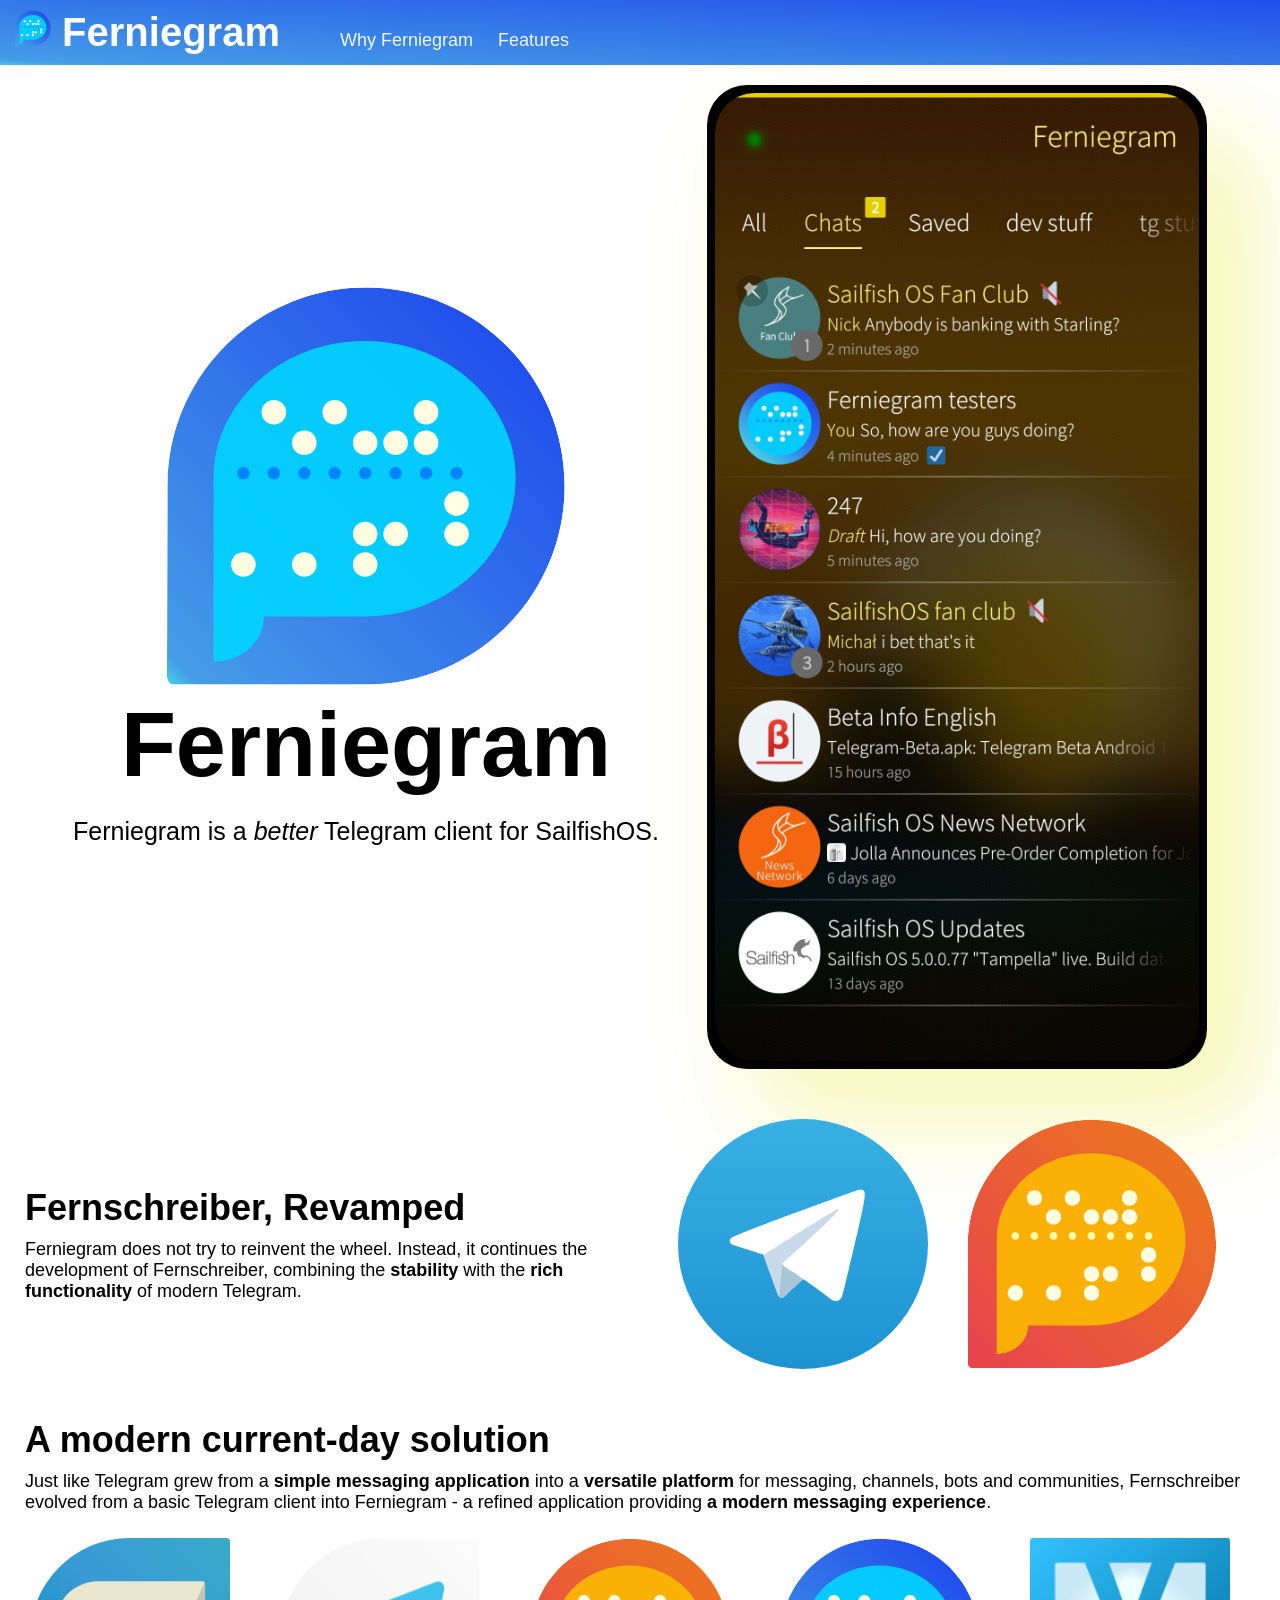
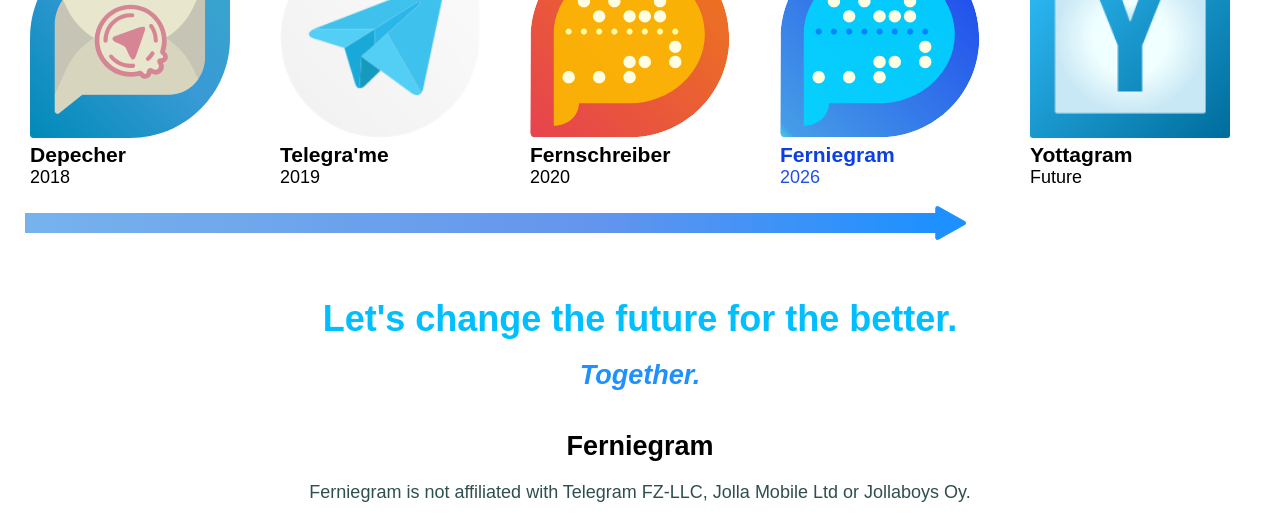
==== index.html @ 69d4aa06 "timeline description" ====
<!DOCTYPE html>
<html lang="en">
<head>
    <meta charset="UTF-8">
    <meta name="viewport" content="width=device-width, initial-scale=1.0">

    <title>Ferniegram</title>
    <link rel="icon" type="image/x-icon" href="/favicon.ico">

    <link rel="stylesheet" href="/static/index.css">

    <script src="/static/anime.umd.min.js"></script>

    <script src="/static/why-animation.js"></script>
</head>
<body onload="setupWhyAnimation()">
    <header>
        <a href="/" class="name">
            <img class="logo" src="/images/fernschreiber2.svg" alt="Ferniegram logo">
            Ferniegram
        </div>
        <nav>
            <ul>
                <li><a href="#why">Why Ferniegram</a></li>
                <!-- <li><a href="#modern">Modern</a></li> -->
                <li><a href="#features">Features</a></li>
            </ul>
        </nav>
    </header>
    <div class="hero">
        <div class="text">
            <object class="logo" data="/images/fernschreiber2-animated.svg"></object>
            <h1>Ferniegram</h1>
            <p>Ferniegram is a <i>better</i> Telegram client for SailfishOS.</p>
        </div>
        <div class="screenshot">
            <img src="/images/screenshots/1.png" alt="Ferniegram screenshot">
        </div>

    </div>
    <div class="subhero" id="why">
        <div class="text">
            <h1>Fernschreiber, Revamped</h1>
            <p>Ferniegram does not try to reinvent the wheel. Instead, it continues the development of Fernschreiber, combining the <b>stability</b> with the <b>rich functionality</b> of modern Telegram.</p>
        </div>
        <div class="image">
            <object id="telegram-logo" data="/images/telegram.svg"></object>
            <object id="fernschreiber-to-ferniegram-logo" data="/images/fernschreiber.svg"></object>
        </div>
    </div>

    <div class="container timeline-container" id="modern">
        <div class="text">
            <h1>A modern current-day solution</h1>
            <p>Just like Telegram grew from a <b>simple messaging application</b> into a <b>versatile platform</b> for messaging, channels, bots and communities, Fernschreiber evolved from a basic Telegram client into Ferniegram - a refined application providing <b>a modern messaging experience</b>.</p>
        </div>
        <div class="timeline" id="apps-timeline">
            <div class="timeline-content">
                <div class="items-wrapper">
                    <div class="item">
                        <img src="/images/harbour-jollagram.svg" alt="Jollagram logo">
                        <h3>Jollagram</h3>
                        <h4>2015</h4>
                    </div>
                    <div class="item">
                        <img src="/images/harbour-sailorgram.png" alt="Sailorgram logo">
                        <h3>Sailorgram</h3>
                        <h4>2015</h4>
                    </div>
                    <div class="item">
                        <img src="/images/harbour-depecher.svg" alt="Depecher logo">
                        <h3>Depecher</h3>
                        <h4>2018</h4>
                    </div>
                    <div class="item">
                        <img src="/images/harbour-telegrame.png" alt="Telegra'me logo">
                        <h3>Telegra'me</h3>
                        <h4>2019</h4>
                    </div>
                    <div class="item">
                        <img src="/images/fernschreiber.svg" alt="Fernschreiber logo">
                        <h3>Fernschreiber</h3>
                        <h4>2020</h4>
                    </div>
                    <div class="item highlighted">
                        <img src="/images/fernschreiber2.svg" alt="Ferniegram logo">
                        <h3>Ferniegram</h3>
                        <h4>2026</h4>
                    </div>
                    <div class="item">
                        <img src="/images/yottagram.png" alt="Yottagram logo">
                        <h3>Yottagram</h3>
                        <h4>Future</h4>
                    </div>
                </div>
                <div class="timeline-arrow">
                    <div class="rectangle"></div>
                    <svg width="800px" height="800px" viewBox="0 0 24 24" fill="none" class="arrow-right" xmlns="http://www.w3.org/2000/svg">
                        <path d="M 5.6814215,4.931322 18.31868,12 5.6814215,19.068678 Z" stroke-width="2.36284" stroke-linecap="round" stroke-linejoin="round"/>
                    </svg>
                </div>
            </div>
            <script>
                const timeline = document.querySelector('#apps-timeline');
                const ferniegram = timeline.querySelector('.item.highlighted');
                /*ferniegram.scrollIntoView({
                    container: 'nearest', // not supported by firefox
                    inline: 'end'
                });*/

                timeline.scrollTo({
                    left: ferniegram.offsetLeft - (timeline.clientWidth / 2) + (ferniegram.clientWidth / 2)
                });
            </script>
        </div>
    </div>

    <!-- <div class="features" id="features">
        <h1>Features</h1>
        <p>Chat folders, etc. (TODO TODO TODO)</p>
    </div> -->

    <div class="container conclusion">
        <h1>Let's change the future for the better.</h1>
        <h2><i>Together.</i></h2>
    </div>

    <footer>
        <h2>Ferniegram</h2>
        <p>Ferniegram is not affiliated with Telegram FZ-LLC, Jolla Mobile Ltd or Jollaboys Oy.</p>
    </footer>
</body>
</html>
---- static/index.css ----
* {
    padding: 0;
    margin: 0;
    box-sizing: border-box;
}

html {
    scroll-behavior: smooth;
}

:root {
    --color-primary: #000;
    --color-secondary: darkslategray;
    --color-background: #fff;
    --color-highlight: #0c3fe5;
    --color-highlight-hover: #2150eb;
    --color-menu-background: linear-gradient(to bottom left, #214fec, #459ce7 95.918399%, #45c9e7 100%);
    --color-menu-primary: white;
    --color-screenshot-border: black;
    --color-screenshot-shadow: rgba(227, 227, 14, 0.3);
    --color-timeline-arrow: linear-gradient(to right, skyblue, cornflowerblue 75%, dodgerblue 99%);
    --color-timeline-arrow-end: dodgerblue;
    --color-conclusion: deepskyblue;
    --color-conclusion-description: dodgerblue;
}

@media (prefers-color-scheme: dark) {
    :root {
        --color-primary: #fff;
        --color-secondary: #aeaeae;
        --color-background: #181a1b;
        --color-highlight: lightskyblue;
        --color-highlight-hover: lightblue;
        --color-menu-background: linear-gradient(to bottom right, #163ec0, #387db9 95.918399%, #2f96ad 100%);
        --color-menu-primary: white;
        --color-screenshot-border: white;
    }
}

body {
    background-color: var(--color-background);
    color: var(--color-primary);
    /* font: 12px/18px "Lucida Grande", "Lucida Sans Unicode", -apple-system, BlinkMacSystemFont, "Segoe UI", Roboto, Helvetica, Arial, sans-serif, "Apple Color Emoji", "Segoe UI Emoji", "Segoe UI Symbol"; */
    font: 18px "Lucida Grande", "Lucida Sans Unicode", -apple-system, BlinkMacSystemFont, "Segoe UI", Roboto, Helvetica, Arial, sans-serif, "Apple Color Emoji", "Segoe UI Emoji", "Segoe UI Symbol";
}

a {
    color: var(--color-highlight);
    text-decoration: none;
}

a:hover {
    color: var(--color-highlight-hover);
}

a, a:hover {
    transition: all 150ms ease;
}

/* Header */

header {
    --color-highlight: aliceblue;
    --color-highlight-hover: lightblue;
}

header {
    width: 100%;
    padding: 10px 15px;
    display: flex;
    /* justify-content: flex-end;
    align-items: center; */
    background: var(--color-menu-background);
}

header .name {
    font-size: 40px;
    font-weight: bold;
    color: var(--color-menu-primary);
}

header img.logo {
    width: 36px;
    height: 36px;
}

header nav {
    /* margin-left: auto; */
    margin-left: 50px;
    padding-right: 25px;
}

header nav ul {
    list-style: none;
}

header nav ul li {
    display: inline-block;
    margin: 0 10px;
}

@media (max-width: 630px) {
    header {
        flex-direction: column;
    }

    header nav {
        margin-left: 0;
        padding-right: 0;
    }
}

/* Hero and subhero (misc) */

.hero, .subhero, .container {
    padding: 20px 25px 30px;
}

.hero, .subhero {
    display: flex;
}

@media (max-width: 800px) {
    .hero, .subhero {
        flex-direction: column;
    }
}

/* Hero */

.hero {
    /* flex-direction: column;
    align-items: center; */
    /* justify-content: center; */
    /* padding-top: 150px; */

    flex: 1;
    justify-content: space-evenly;
}

.hero .text {
    align-self: center;
    padding-bottom: 30px;
}

.hero .text h1 {
    font-size: 5em;
    text-align: center;
    padding-bottom: 20px;
}

.hero p {
    font-size: 25px;
    text-align: center;
}

.hero .logo {
    display: block;
    width: 400px;
    height: 400px;
    margin: 8px auto;
}

.hero .screenshot {
    width: 75%;
    max-width: 500px;
    align-self: center;
    padding: 8px; /* border thickness */
    background-color: var(--color-screenshot-border); /* border color */
    border-radius: 40px; /* outer border radius */
    display: inline-block;
    line-height: 0; /* prevents extra space below the image */
    box-shadow: 50px 50px 100px var(--color-screenshot-shadow);
}

.hero .screenshot img {
    width: 100%;
    aspect-ratio: 1/2;
    border-radius: 40px; /* inner border radius */
    display: block;
}

@media (max-width: 1000px) {
    .hero .logo {
        width: 300px;
        height: 300px;
    }

    .hero .text h1 {
        font-size: 4.5em;
    }
    .hero .text p {
        font-size: 22px;
    }
}

@media (max-width: 900px) {
    .hero .text h1 {
        font-size: 4em;
    }

    .hero .text p {
        font-size: 20px;
    }
}

@media (max-width: 480px) {
    .hero .logo  {
        width: 200px;
        height: 200px;
    }
}

/* Subhero */

.subhero .text {
    align-self: center;
    width: 100%;
}

.subhero .text h1 {
    padding-bottom: 10px;
}

.subhero .image {
    display: flex;
    justify-content: space-evenly;
    align-items: center;
    width: 100%;
}

.subhero .image * {
    width: 250px;
    height: 250px;
}

@media (max-width: 1100px) {
    .subhero .image * {
        width: 200px;
        height: 200px;
    }
}

@media (max-width: 900px) {
    .subhero .image * {
        width: 150px;
        height: 150px;
    }
}

@media (max-width: 800px) {
    .subhero .text {
        padding-bottom: 40px;
    }

    .subhero .image * {
        width: 250px;
        height: 250px;
    }
}

@media (max-width: 600px) {
    .subhero .image * {
        width: 200px;
        height: 200px;
    }
}

@media (max-width: 500px) {
    .subhero .image {
        flex-direction: column;
    }

    .subhero .image * {
        width: 300px;
        height: 300px;
        padding-bottom: 20px;
    }
}

/* Footer */

footer {
    padding: 0 10px;
    padding-bottom: 25px;
}

footer * {
    text-align: center;
}

footer h2 {
    padding-bottom: 20px;
}

footer p {
    color: var(--color-secondary);
}

/* Timeline */

.timeline-container .text {
    padding-bottom: 25px;
}

.timeline-container .text h1 {
    padding-bottom: 10px;
}

.timeline {
    overflow-x: auto;
}

.timeline-content {
    display: inline flex;
    flex-direction: column;
    white-space: nowrap;
}

.timeline .items-wrapper {
    display: inline flex;
}

.timeline .item {
    margin: 0 25px;
}

.timeline .item img {
    width: 200px;
    height: 200px;
}

.timeline .item h4 {
    font-weight: 100;
}

.timeline .item.highlighted h3 {
    color: var(--color-highlight);
}

.timeline .item.highlighted h4 {
    color: var(--color-highlight-hover);
}

.timeline-arrow {
    width: 100%;
    height: 50px;
    margin-top: 10px;
    display: flex;
    align-items: center;
}

.timeline-arrow .rectangle {
    width: 100%;
    height: 20px;
    border-radius: 5px;
    background: var(--color-timeline-arrow);
}

.timeline-arrow .arrow-right {
    width: 50px;
    height: 50px;
    align-self: flex-end;
    stroke: var(--color-timeline-arrow-end);
    fill: var(--color-timeline-arrow-end);
    margin-left: -25px;
}

#apps-timeline .timeline-arrow {
    width: 84%;
}

/* Conclusion */

.conclusion {
    text-align: center;
    padding-bottom: 40px;
}

.conclusion h1 {
    color: var(--color-conclusion);
    padding-bottom: 20px;
}

.conclusion h2 {
    color: var(--color-conclusion-description);
}
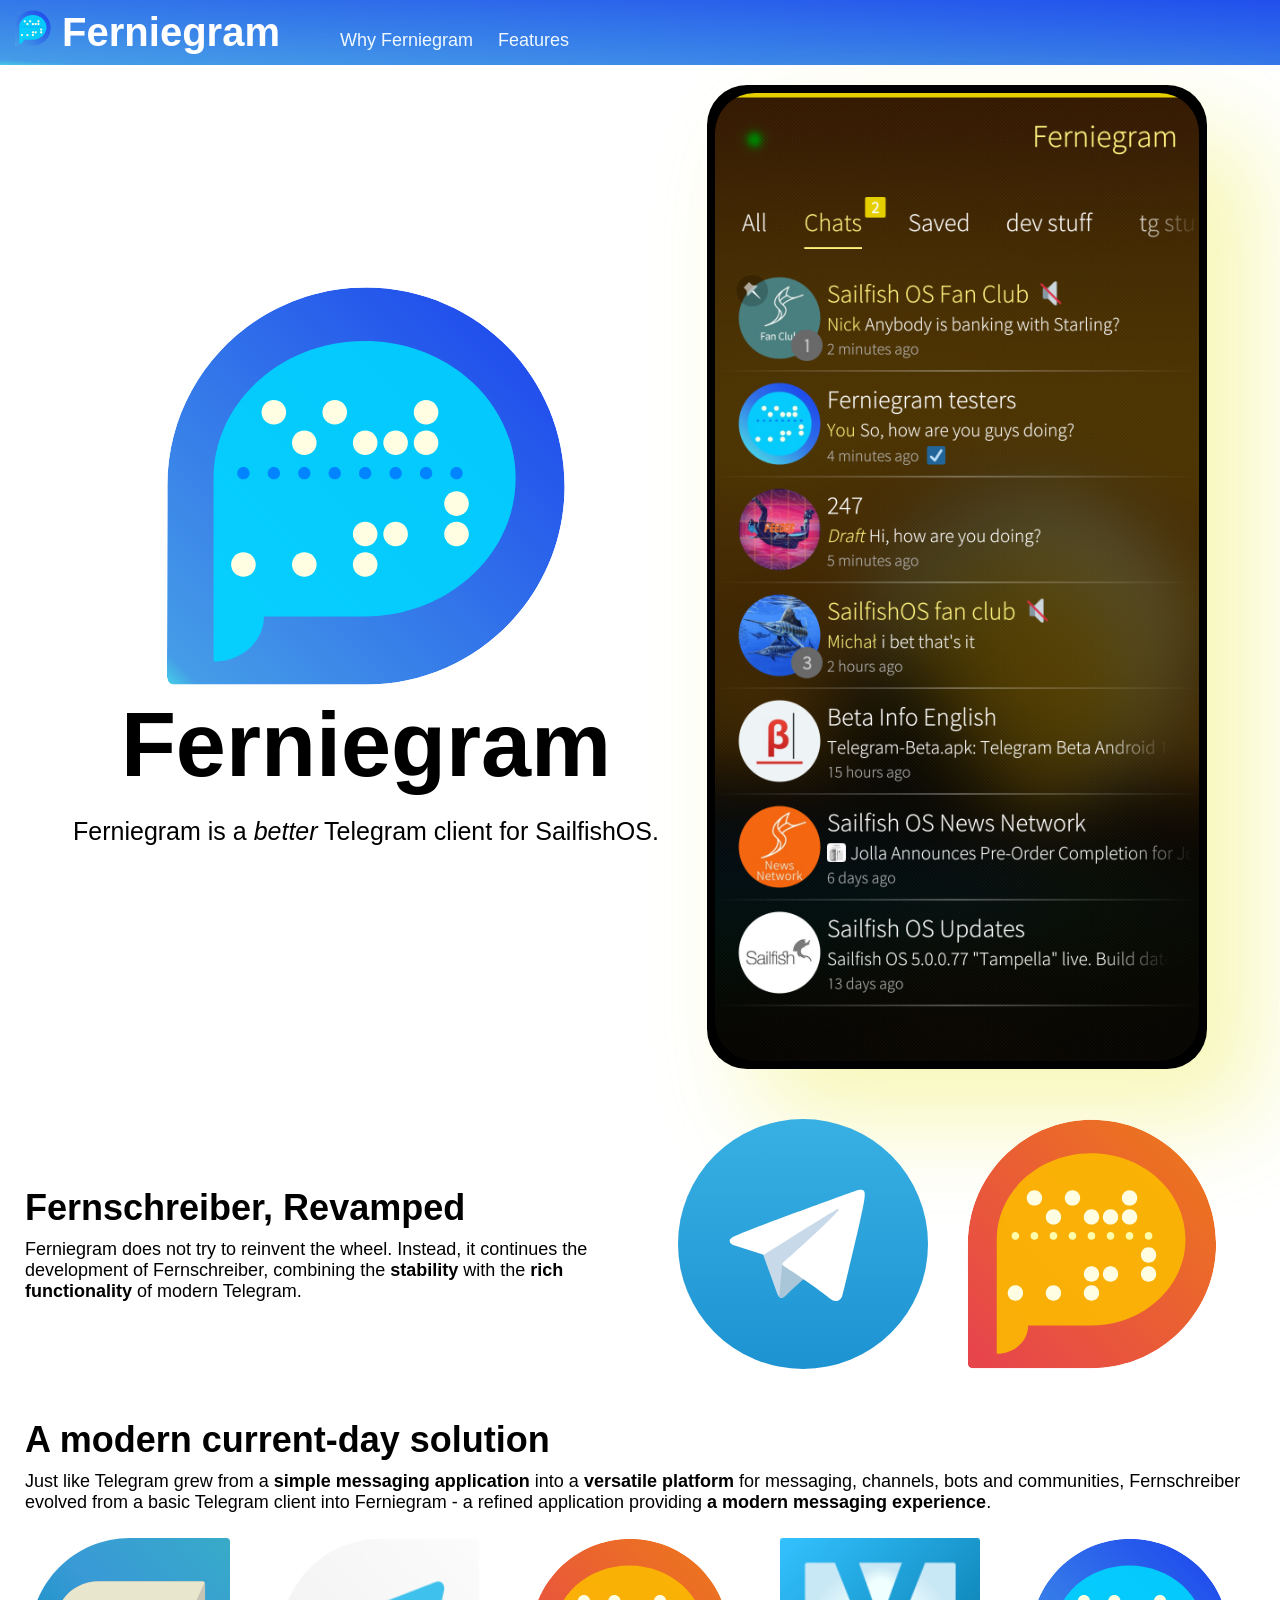
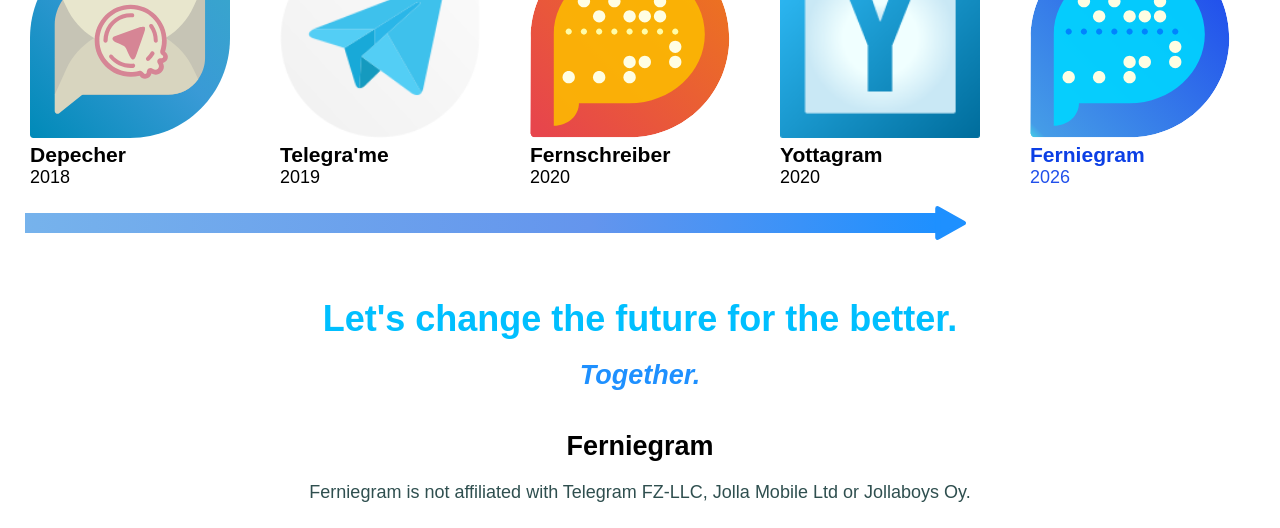
==== commit 87983a4f: "Future is in JS now..." ====
--- a/index.html
+++ b/index.html
@@ -12,6 +12,7 @@
     <script src="/static/anime.umd.min.js"></script>
 
     <script src="/static/why-animation.js"></script>
+    <script src="/static/future.js"></script>
 </head>
 <body onload="setupWhyAnimation()">
     <header>
@@ -82,15 +83,15 @@
                         <h3>Fernschreiber</h3>
                         <h4>2020</h4>
                     </div>
+                    <div class="item" id="future">
+                        <img src="/images/yottagram.png" alt="Yottagram logo">
+                        <h3>Yottagram</h3>
+                        <h4>2020</h4>
+                    </div>
                     <div class="item highlighted">
                         <img src="/images/fernschreiber2.svg" alt="Ferniegram logo">
                         <h3>Ferniegram</h3>
                         <h4>2026</h4>
-                    </div>
-                    <div class="item">
-                        <img src="/images/yottagram.png" alt="Yottagram logo">
-                        <h3>Yottagram</h3>
-                        <h4>Future</h4>
                     </div>
                 </div>
                 <div class="timeline-arrow">
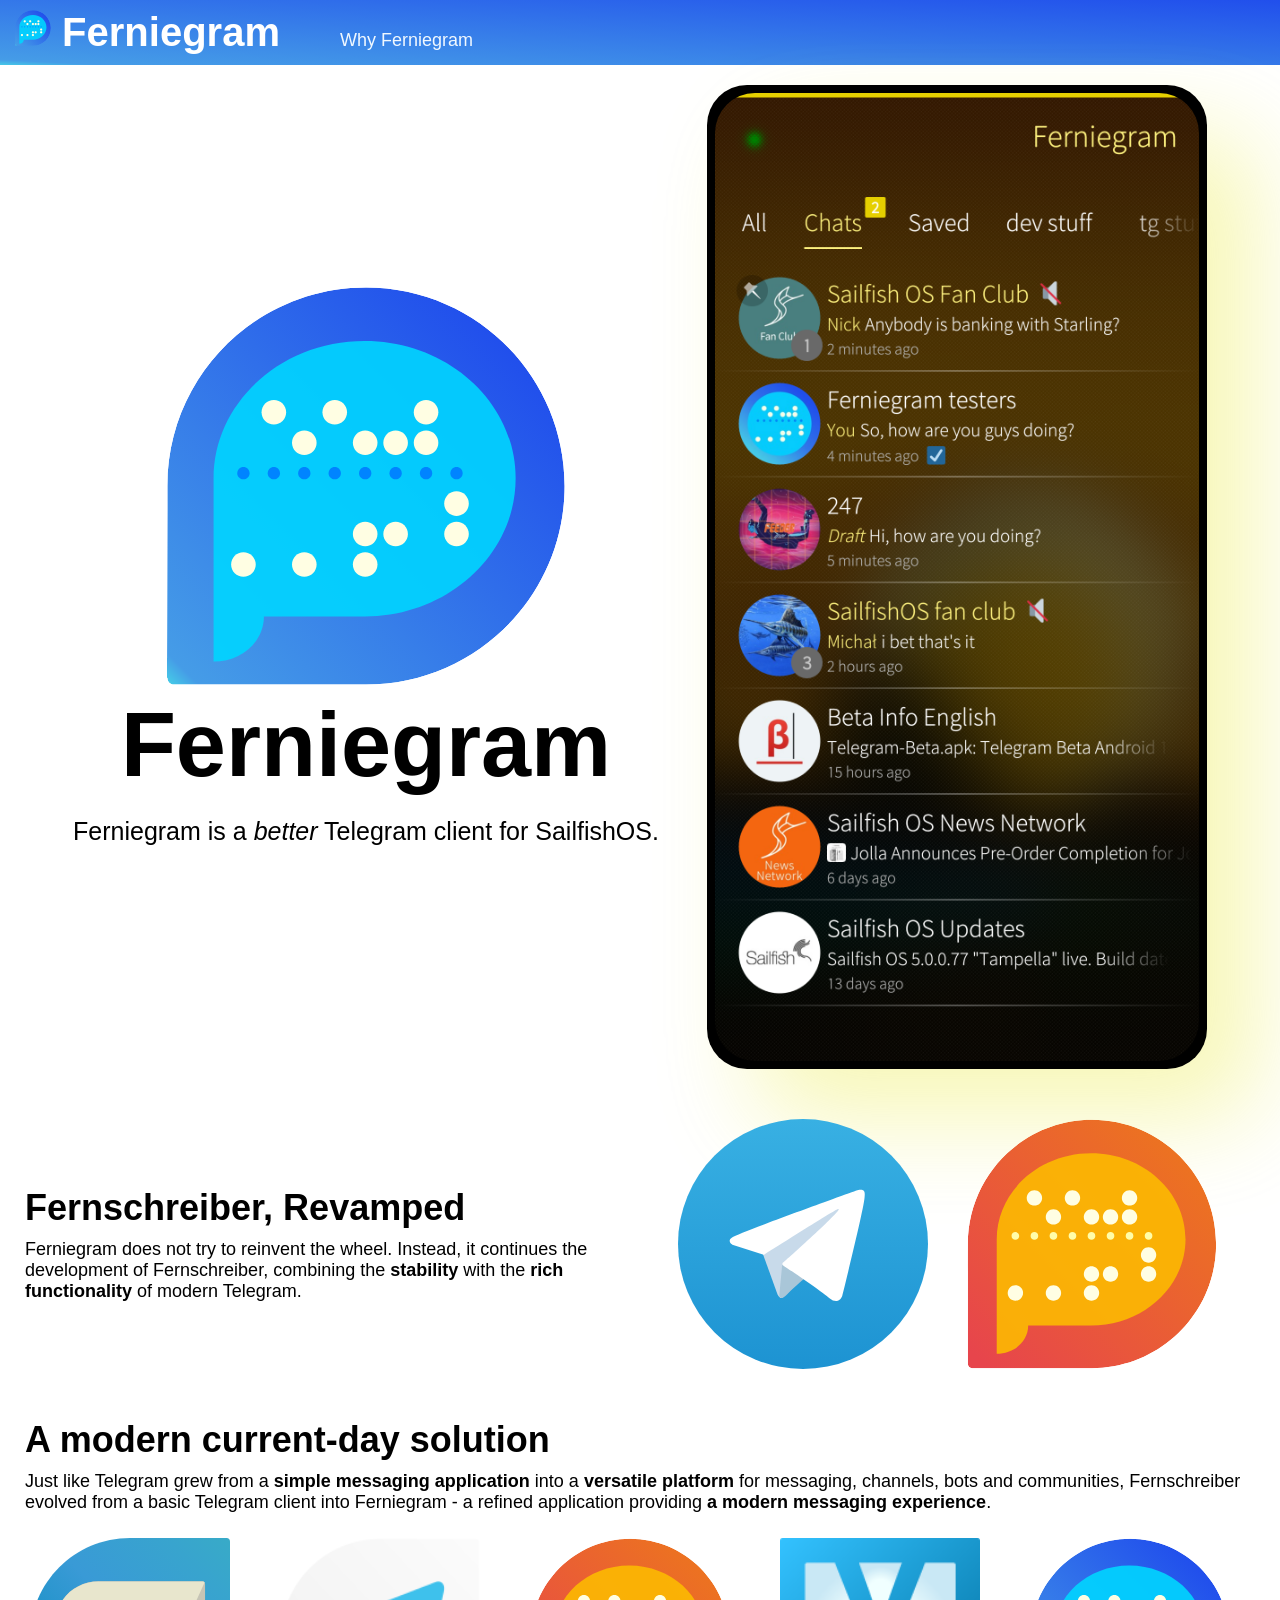
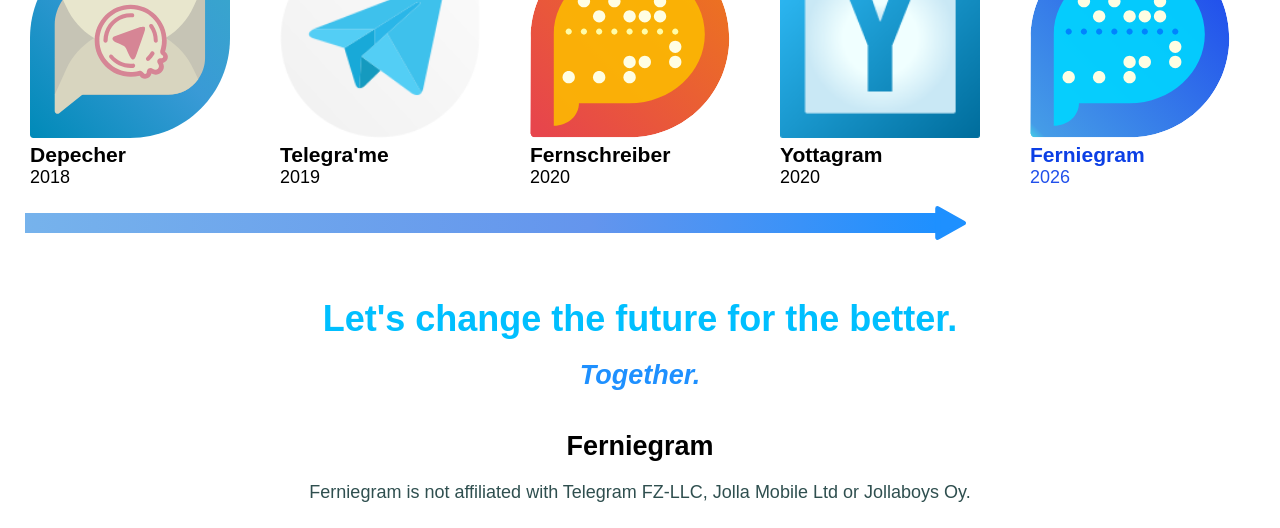
==== commit 171fc48e: "Remove link to an unfinished section" ====
--- a/index.html
+++ b/index.html
@@ -24,7 +24,7 @@
             <ul>
                 <li><a href="#why">Why Ferniegram</a></li>
                 <!-- <li><a href="#modern">Modern</a></li> -->
-                <li><a href="#features">Features</a></li>
+                <!-- <li><a href="#features">Features</a></li> -->
             </ul>
         </nav>
     </header>
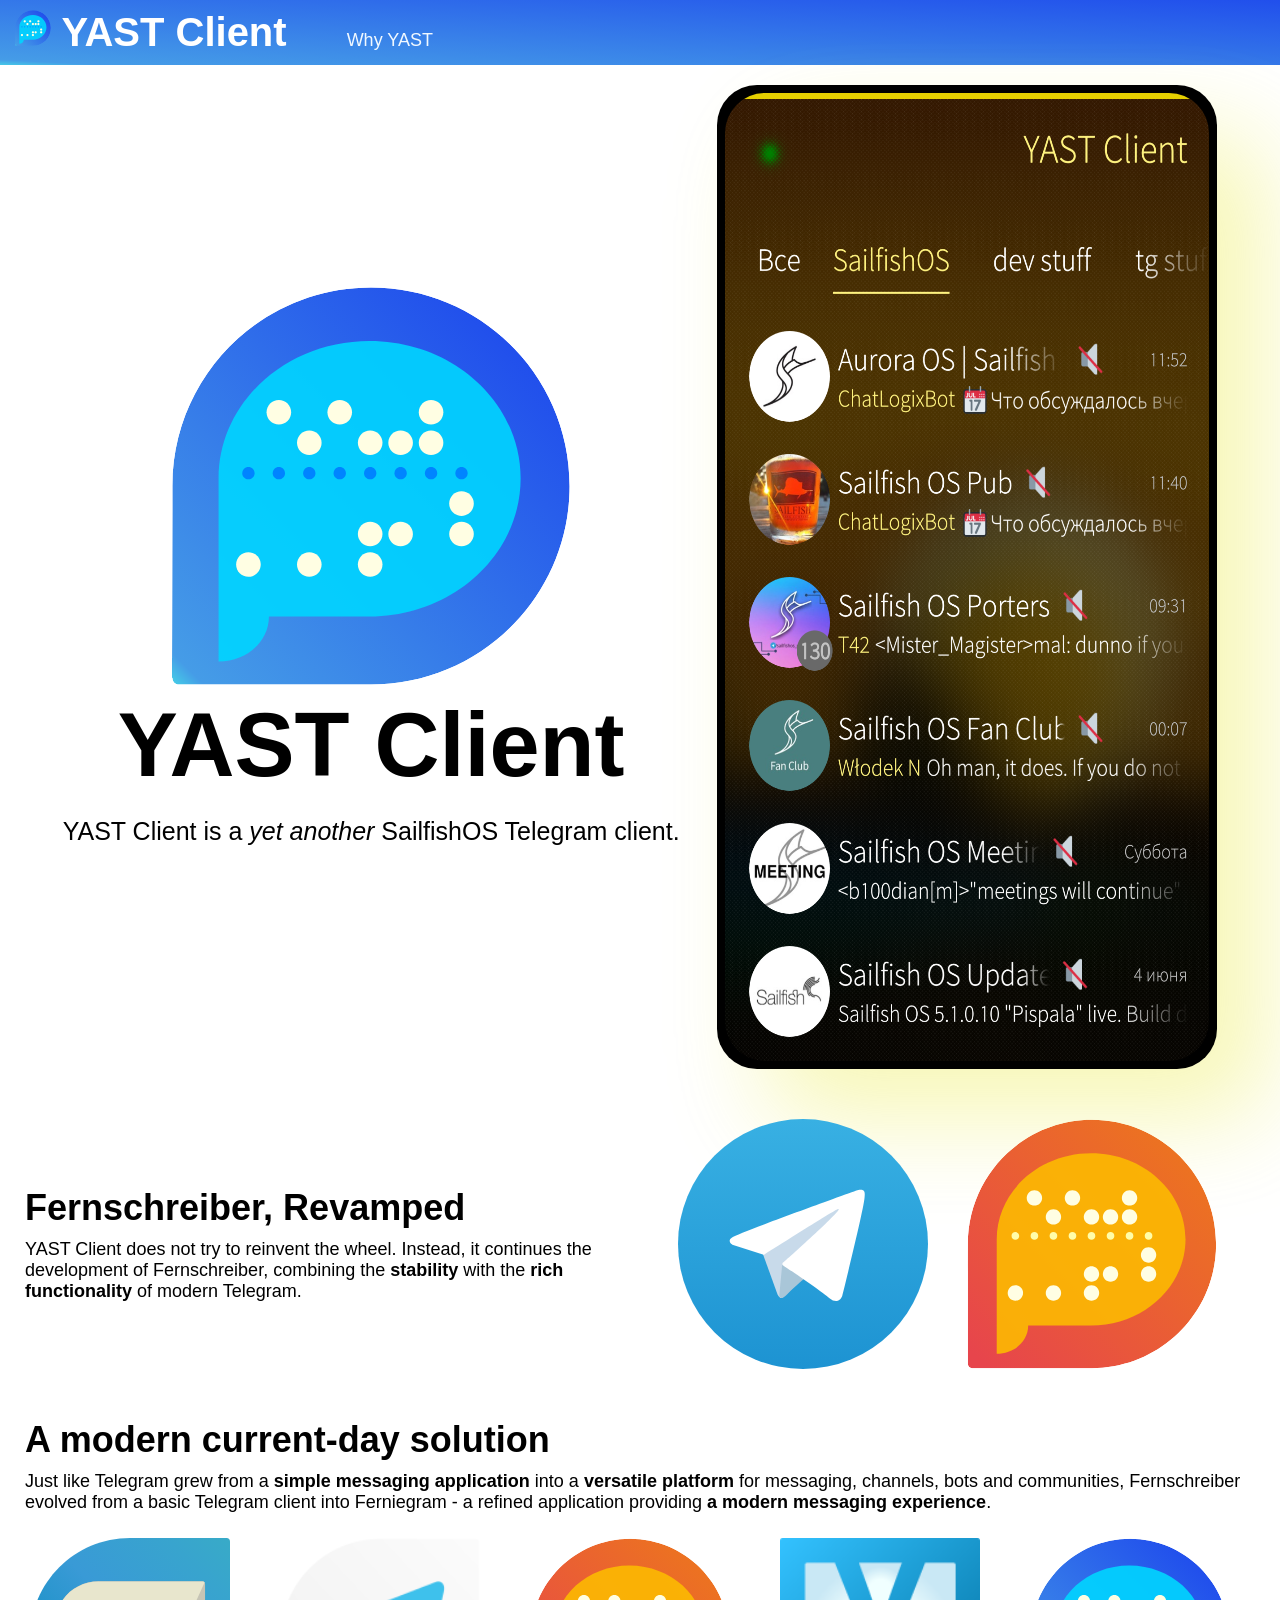
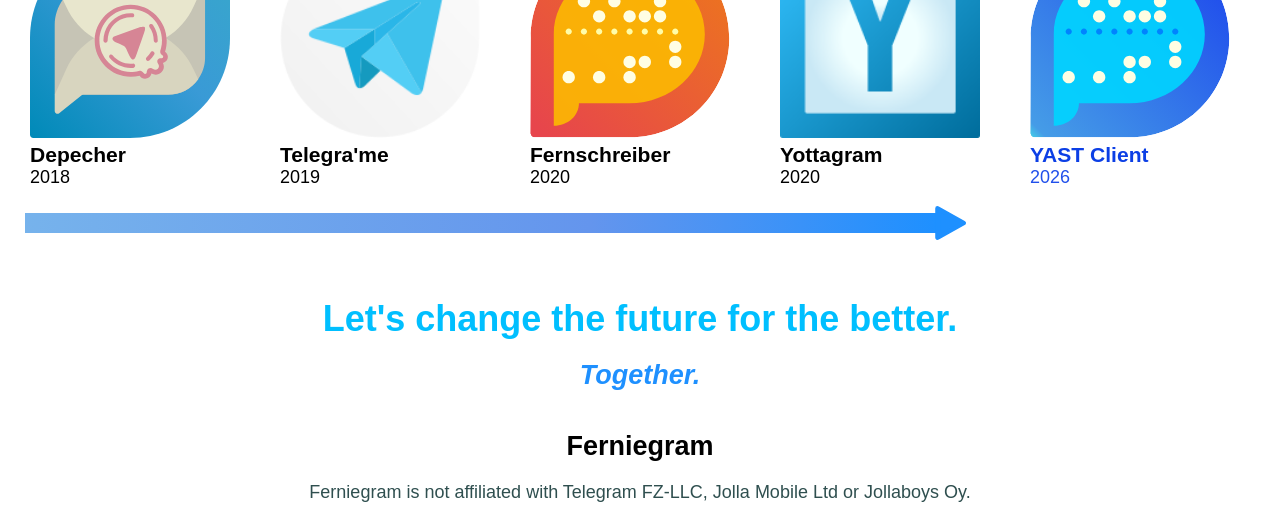
==== commit f36869f1: "Begin yast rebranding" ====
--- a/index.html
+++ b/index.html
@@ -4,7 +4,7 @@
     <meta charset="UTF-8">
     <meta name="viewport" content="width=device-width, initial-scale=1.0">
 
-    <title>Ferniegram</title>
+    <title>YAST Client</title>
     <link rel="icon" type="image/x-icon" href="/favicon.ico">
 
     <link rel="stylesheet" href="/static/index.css">
@@ -17,12 +17,12 @@
 <body onload="setupWhyAnimation()">
     <header>
         <a href="/" class="name">
-            <img class="logo" src="/images/fernschreiber2.svg" alt="Ferniegram logo">
-            Ferniegram
+            <img class="logo" src="/images/fernschreiber2.svg" alt="YAST Client logo">
+            YAST Client
         </div>
         <nav>
             <ul>
-                <li><a href="#why">Why Ferniegram</a></li>
+                <li><a href="#why">Why YAST</a></li>
                 <!-- <li><a href="#modern">Modern</a></li> -->
                 <!-- <li><a href="#features">Features</a></li> -->
             </ul>
@@ -31,8 +31,8 @@
     <div class="hero">
         <div class="text">
             <object class="logo" data="/images/fernschreiber2-animated.svg"></object>
-            <h1>Ferniegram</h1>
-            <p>Ferniegram is a <i>better</i> Telegram client for SailfishOS.</p>
+            <h1>YAST Client</h1>
+            <p>YAST Client is a <i>yet another</i> SailfishOS Telegram client.</p>
         </div>
         <div class="screenshot">
             <img src="/images/screenshots/1.png" alt="Ferniegram screenshot">
@@ -42,7 +42,7 @@
     <div class="subhero" id="why">
         <div class="text">
             <h1>Fernschreiber, Revamped</h1>
-            <p>Ferniegram does not try to reinvent the wheel. Instead, it continues the development of Fernschreiber, combining the <b>stability</b> with the <b>rich functionality</b> of modern Telegram.</p>
+            <p>YAST Client does not try to reinvent the wheel. Instead, it continues the development of Fernschreiber, combining the <b>stability</b> with the <b>rich functionality</b> of modern Telegram.</p>
         </div>
         <div class="image">
             <object id="telegram-logo" data="/images/telegram.svg"></object>
@@ -89,8 +89,8 @@
                         <h4>2020</h4>
                     </div>
                     <div class="item highlighted">
-                        <img src="/images/fernschreiber2.svg" alt="Ferniegram logo">
-                        <h3>Ferniegram</h3>
+                        <img src="/images/fernschreiber2.svg" alt="YAST Client logo">
+                        <h3>YAST Client</h3>
                         <h4>2026</h4>
                     </div>
                 </div>
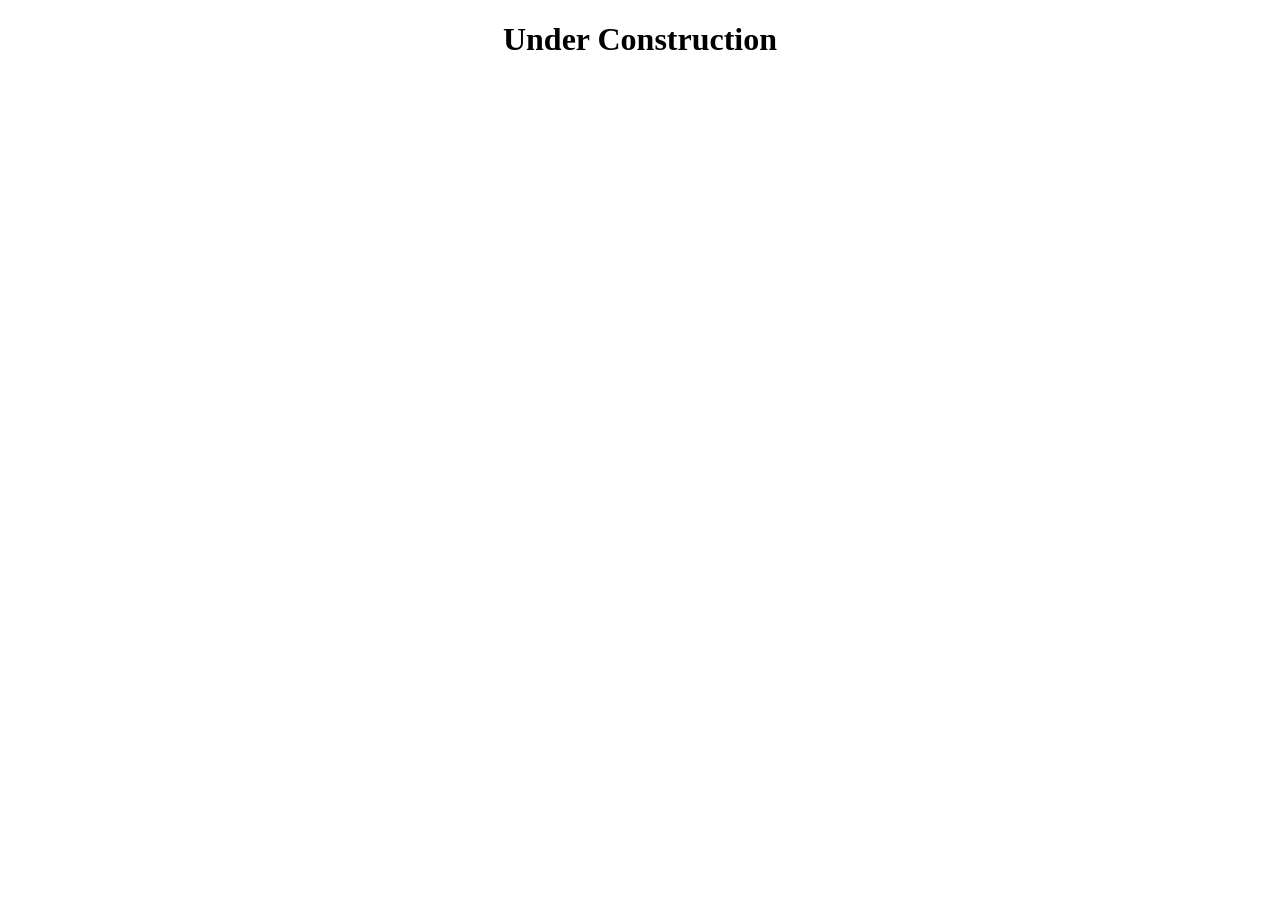
==== commit b9ebdaf5: "Under construction 2" ====
--- a/index.html
+++ b/index.html
@@ -3,132 +3,9 @@
 <head>
     <meta charset="UTF-8">
     <meta name="viewport" content="width=device-width, initial-scale=1.0">
-
     <title>YAST Client</title>
-    <link rel="icon" type="image/x-icon" href="/favicon.ico">
-
-    <link rel="stylesheet" href="/static/index.css">
-
-    <script src="/static/anime.umd.min.js"></script>
-
-    <script src="/static/why-animation.js"></script>
-    <script src="/static/future.js"></script>
 </head>
-<body onload="setupWhyAnimation()">
-    <header>
-        <a href="/" class="name">
-            <img class="logo" src="/images/fernschreiber2.svg" alt="YAST Client logo">
-            YAST Client
-        </div>
-        <nav>
-            <ul>
-                <li><a href="#why">Why YAST</a></li>
-                <!-- <li><a href="#modern">Modern</a></li> -->
-                <!-- <li><a href="#features">Features</a></li> -->
-            </ul>
-        </nav>
-    </header>
-    <div class="hero">
-        <div class="text">
-            <object class="logo" data="/images/fernschreiber2-animated.svg"></object>
-            <h1>YAST Client</h1>
-            <p>YAST Client is a <i>yet another</i> SailfishOS Telegram client.</p>
-        </div>
-        <div class="screenshot">
-            <img src="/images/screenshots/1.png" alt="Ferniegram screenshot">
-        </div>
-
-    </div>
-    <div class="subhero" id="why">
-        <div class="text">
-            <h1>Fernschreiber, Revamped</h1>
-            <p>YAST Client does not try to reinvent the wheel. Instead, it continues the development of Fernschreiber, combining the <b>stability</b> with the <b>rich functionality</b> of modern Telegram.</p>
-        </div>
-        <div class="image">
-            <object id="telegram-logo" data="/images/telegram.svg"></object>
-            <object id="fernschreiber-to-ferniegram-logo" data="/images/fernschreiber.svg"></object>
-        </div>
-    </div>
-
-    <div class="container timeline-container" id="modern">
-        <div class="text">
-            <h1>A modern current-day solution</h1>
-            <p>Just like Telegram grew from a <b>simple messaging application</b> into a <b>versatile platform</b> for messaging, channels, bots and communities, Fernschreiber evolved from a basic Telegram client into Ferniegram - a refined application providing <b>a modern messaging experience</b>.</p>
-        </div>
-        <div class="timeline" id="apps-timeline">
-            <div class="timeline-content">
-                <div class="items-wrapper">
-                    <div class="item">
-                        <img src="/images/harbour-jollagram.svg" alt="Jollagram logo">
-                        <h3>Jollagram</h3>
-                        <h4>2015</h4>
-                    </div>
-                    <div class="item">
-                        <img src="/images/harbour-sailorgram.png" alt="Sailorgram logo">
-                        <h3>Sailorgram</h3>
-                        <h4>2015</h4>
-                    </div>
-                    <div class="item">
-                        <img src="/images/harbour-depecher.svg" alt="Depecher logo">
-                        <h3>Depecher</h3>
-                        <h4>2018</h4>
-                    </div>
-                    <div class="item">
-                        <img src="/images/harbour-telegrame.png" alt="Telegra'me logo">
-                        <h3>Telegra'me</h3>
-                        <h4>2019</h4>
-                    </div>
-                    <div class="item">
-                        <img src="/images/fernschreiber.svg" alt="Fernschreiber logo">
-                        <h3>Fernschreiber</h3>
-                        <h4>2020</h4>
-                    </div>
-                    <div class="item" id="future">
-                        <img src="/images/yottagram.png" alt="Yottagram logo">
-                        <h3>Yottagram</h3>
-                        <h4>2020</h4>
-                    </div>
-                    <div class="item highlighted">
-                        <img src="/images/fernschreiber2.svg" alt="YAST Client logo">
-                        <h3>YAST Client</h3>
-                        <h4>2026</h4>
-                    </div>
-                </div>
-                <div class="timeline-arrow">
-                    <div class="rectangle"></div>
-                    <svg width="800px" height="800px" viewBox="0 0 24 24" fill="none" class="arrow-right" xmlns="http://www.w3.org/2000/svg">
-                        <path d="M 5.6814215,4.931322 18.31868,12 5.6814215,19.068678 Z" stroke-width="2.36284" stroke-linecap="round" stroke-linejoin="round"/>
-                    </svg>
-                </div>
-            </div>
-            <script>
-                const timeline = document.querySelector('#apps-timeline');
-                const ferniegram = timeline.querySelector('.item.highlighted');
-                /*ferniegram.scrollIntoView({
-                    container: 'nearest', // not supported by firefox
-                    inline: 'end'
-                });*/
-
-                timeline.scrollTo({
-                    left: ferniegram.offsetLeft - (timeline.clientWidth / 2) + (ferniegram.clientWidth / 2)
-                });
-            </script>
-        </div>
-    </div>
-
-    <!-- <div class="features" id="features">
-        <h1>Features</h1>
-        <p>Chat folders, etc. (TODO TODO TODO)</p>
-    </div> -->
-
-    <div class="container conclusion">
-        <h1>Let's change the future for the better.</h1>
-        <h2><i>Together.</i></h2>
-    </div>
-
-    <footer>
-        <h2>Ferniegram</h2>
-        <p>Ferniegram is not affiliated with Telegram FZ-LLC, Jolla Mobile Ltd or Jollaboys Oy.</p>
-    </footer>
+<body>
+    <center><h1>Under Construction</h1></center>
 </body>
 </html>
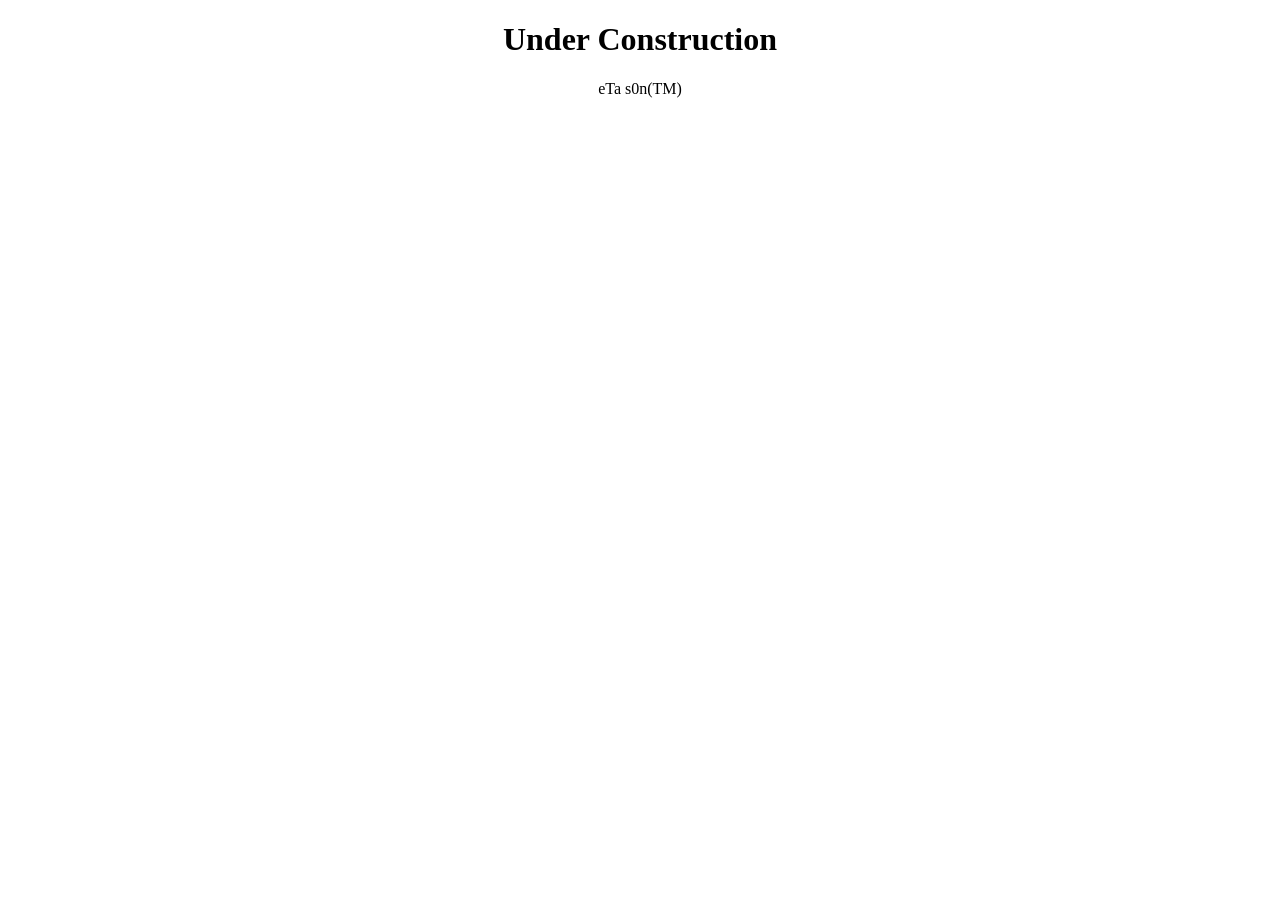
==== commit 7bb1c417: "more yast" ====
--- a/index.html
+++ b/index.html
@@ -6,6 +6,9 @@
     <title>YAST Client</title>
 </head>
 <body>
-    <center><h1>Under Construction</h1></center>
+    <center>
+        <h1>Under Construction</h1>
+        <p>eTa s0n(TM)</p>
+    </center>
 </body>
 </html>
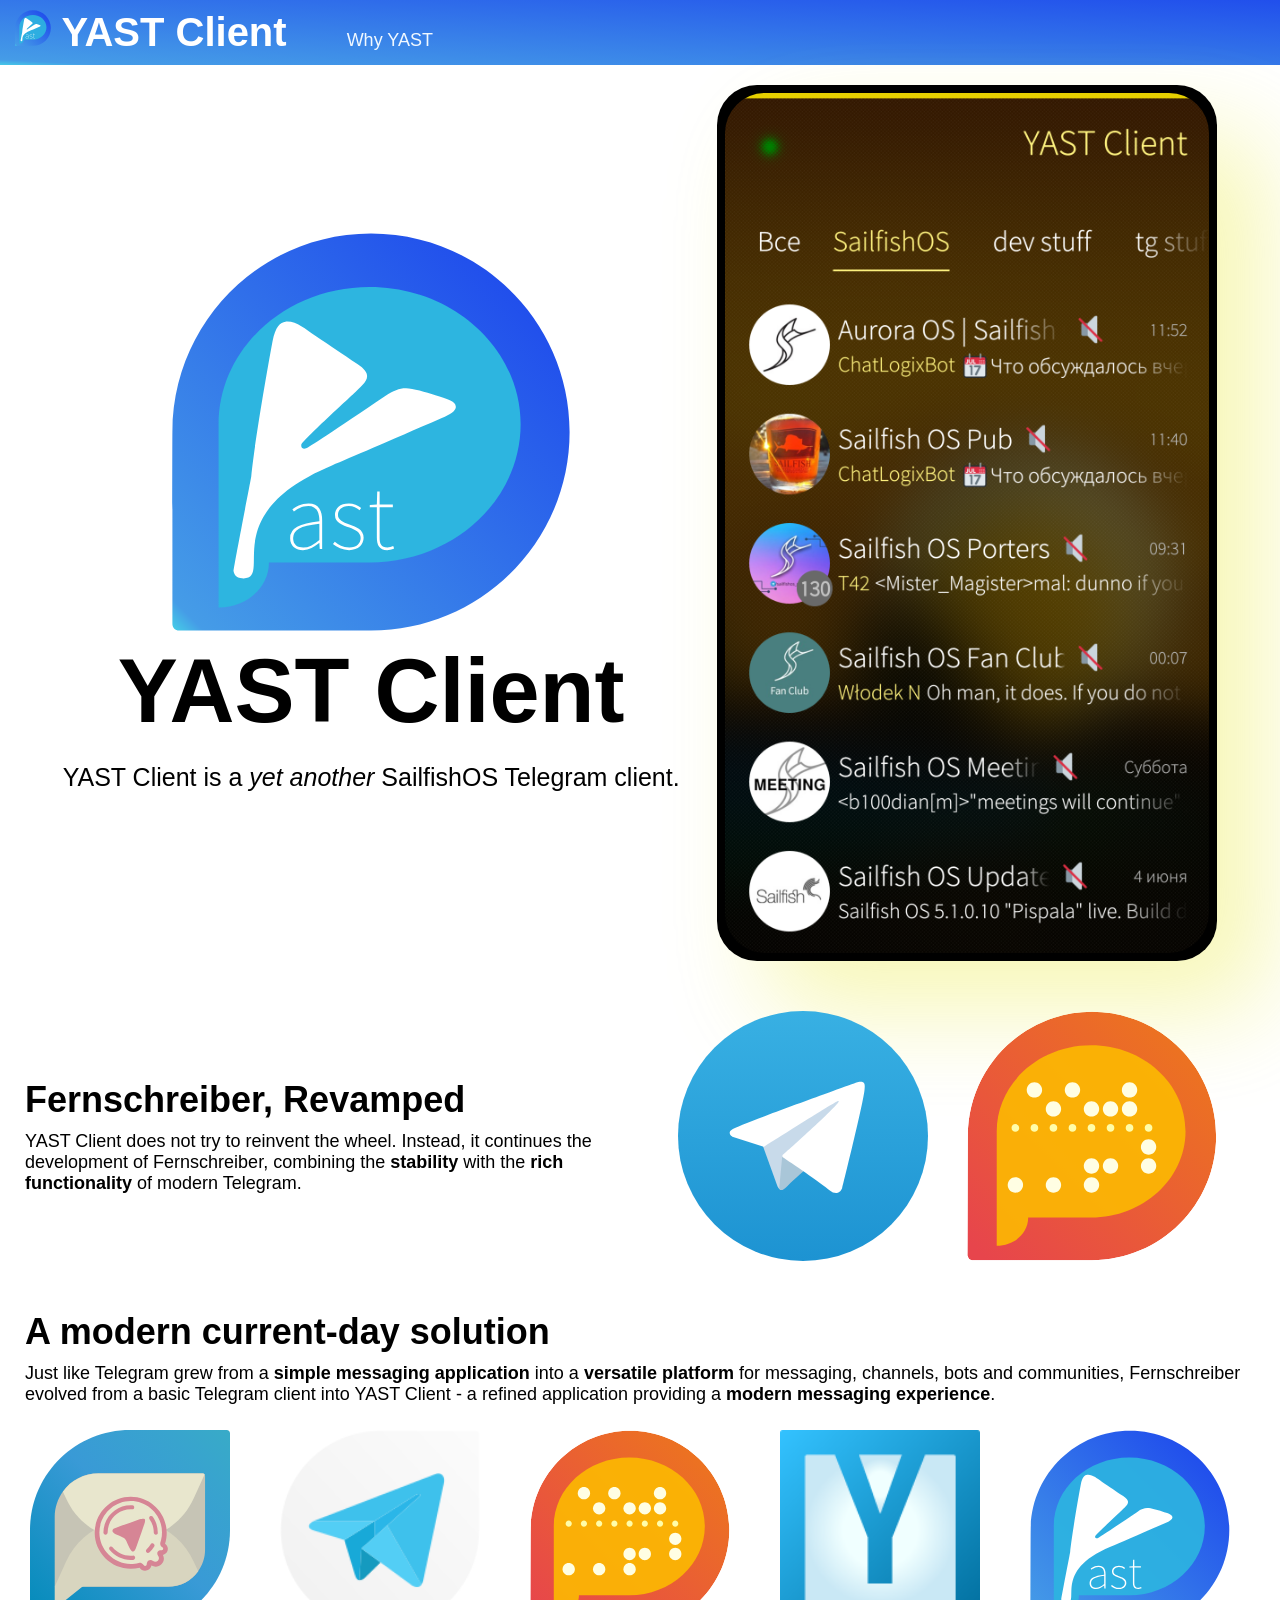
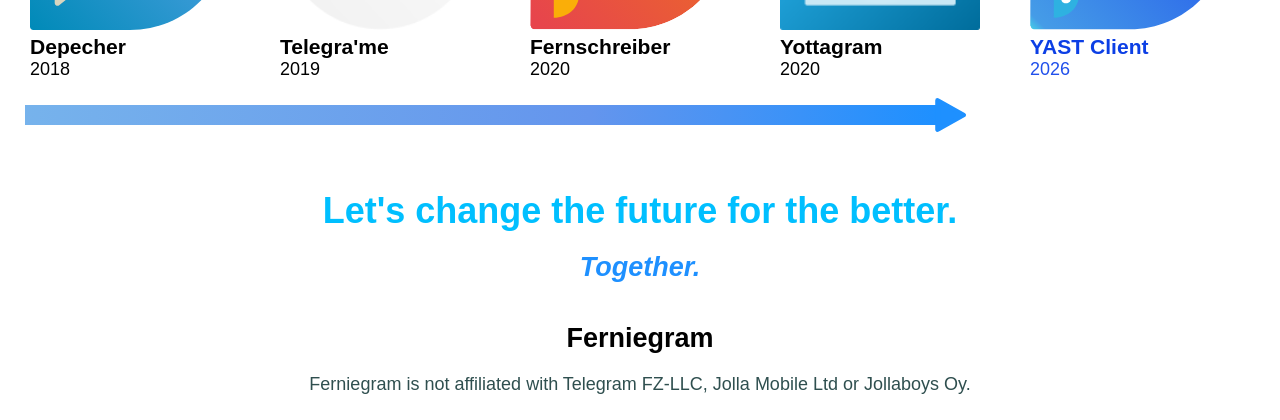
==== commit 4357b741: "Not under construction anymore :D" ====
--- a/index.html
+++ b/index.html
@@ -3,12 +3,133 @@
 <head>
     <meta charset="UTF-8">
     <meta name="viewport" content="width=device-width, initial-scale=1.0">
+
     <title>YAST Client</title>
+    <link rel="icon" type="image/x-icon" href="/favicon.ico">
+
+    <link rel="stylesheet" href="/static/base.css">
+    <link rel="stylesheet" href="/static/index.css">
+
+    <script src="/static/anime.umd.min.js"></script>
+
+    <script src="/static/why-animation.js"></script>
+    <script src="/static/future.js"></script>
 </head>
-<body>
-    <center>
-        <h1>Under Construction</h1>
-        <p>eTa s0n(TM)</p>
-    </center>
+<body onload="setupWhyAnimation()">
+    <header>
+        <a href="/" class="name">
+            <img class="logo" src="/images/yast-client.svg" alt="YAST Client logo">
+            YAST Client
+        </div>
+        <nav>
+            <ul>
+                <li><a href="#why">Why YAST</a></li>
+                <!-- <li><a href="#modern">Modern</a></li> -->
+                <!-- <li><a href="#features">Features</a></li> -->
+            </ul>
+        </nav>
+    </header>
+    <div class="hero">
+        <div class="text">
+            <object class="logo" data="/images/yast-client-animated.svg"></object>
+            <h1>YAST Client</h1>
+            <p>YAST Client is a <i>yet another</i> SailfishOS Telegram client.</p>
+        </div>
+        <div class="screenshot">
+            <img src="/images/screenshots/1.png" alt="Ferniegram screenshot">
+        </div>
+
+    </div>
+    <div class="subhero" id="why">
+        <div class="text">
+            <h1>Fernschreiber, Revamped</h1>
+            <p>YAST Client does not try to reinvent the wheel. Instead, it continues the development of Fernschreiber, combining the <b>stability</b> with the <b>rich functionality</b> of modern Telegram.</p>
+        </div>
+        <div class="image">
+            <object id="telegram-logo" data="/images/telegram.svg"></object>
+            <object id="fernschreiber-to-yast-logo" data="/images/fernschreiber-yast.svg"></object>
+        </div>
+    </div>
+
+    <div class="container timeline-container" id="modern">
+        <div class="text">
+            <h1>A modern current-day solution</h1>
+            <p>Just like Telegram grew from a <b>simple messaging application</b> into a <b>versatile platform</b> for messaging, channels, bots and communities, Fernschreiber evolved from a basic Telegram client into YAST Client - a refined application providing a <b>modern messaging experience</b>.</p>
+        </div>
+        <div class="timeline" id="apps-timeline">
+            <div class="timeline-content">
+                <div class="items-wrapper">
+                    <div class="item">
+                        <img src="/images/harbour-jollagram.svg" alt="Jollagram logo">
+                        <h3>Jollagram</h3>
+                        <h4>2015</h4>
+                    </div>
+                    <div class="item">
+                        <img src="/images/harbour-sailorgram.png" alt="Sailorgram logo">
+                        <h3>Sailorgram</h3>
+                        <h4>2015</h4>
+                    </div>
+                    <div class="item">
+                        <img src="/images/harbour-depecher.svg" alt="Depecher logo">
+                        <h3>Depecher</h3>
+                        <h4>2018</h4>
+                    </div>
+                    <div class="item">
+                        <img src="/images/harbour-telegrame.png" alt="Telegra'me logo">
+                        <h3>Telegra'me</h3>
+                        <h4>2019</h4>
+                    </div>
+                    <div class="item">
+                        <img src="/images/fernschreiber.svg" alt="Fernschreiber logo">
+                        <h3>Fernschreiber</h3>
+                        <h4>2020</h4>
+                    </div>
+                    <div class="item" id="future">
+                        <img src="/images/yottagram.png" alt="Yottagram logo">
+                        <h3>Yottagram</h3>
+                        <h4>2020</h4>
+                    </div>
+                    <div class="item highlighted">
+                        <img src="/images/yast-client.svg" alt="YAST Client logo">
+                        <h3>YAST Client</h3>
+                        <h4>2026</h4>
+                    </div>
+                </div>
+                <div class="timeline-arrow">
+                    <div class="rectangle"></div>
+                    <svg width="800px" height="800px" viewBox="0 0 24 24" fill="none" class="arrow-right" xmlns="http://www.w3.org/2000/svg">
+                        <path d="M 5.6814215,4.931322 18.31868,12 5.6814215,19.068678 Z" stroke-width="2.36284" stroke-linecap="round" stroke-linejoin="round"/>
+                    </svg>
+                </div>
+            </div>
+            <script>
+                const timeline = document.querySelector('#apps-timeline');
+                const ferniegram = timeline.querySelector('.item.highlighted');
+                /*ferniegram.scrollIntoView({
+                    container: 'nearest', // not supported by firefox
+                    inline: 'end'
+                });*/
+
+                timeline.scrollTo({
+                    left: ferniegram.offsetLeft - (timeline.clientWidth / 2) + (ferniegram.clientWidth / 2)
+                });
+            </script>
+        </div>
+    </div>
+
+    <!-- <div class="features" id="features">
+        <h1>Features</h1>
+        <p>Chat folders, etc. (TODO TODO TODO)</p>
+    </div> -->
+
+    <div class="container conclusion">
+        <h1>Let's change the future for the better.</h1>
+        <h2><i>Together.</i></h2>
+    </div>
+
+    <footer>
+        <h2>Ferniegram</h2>
+        <p>Ferniegram is not affiliated with Telegram FZ-LLC, Jolla Mobile Ltd or Jollaboys Oy.</p>
+    </footer>
 </body>
 </html>
--- a/static/base.css
+++ b/static/base.css
@@ -0,0 +1,58 @@
+* {
+    padding: 0;
+    margin: 0;
+    box-sizing: border-box;
+}
+
+html {
+    scroll-behavior: smooth;
+}
+
+:root {
+    --color-primary: #000;
+    --color-secondary: darkslategray;
+    --color-background: #fff;
+    --color-highlight: #0c3fe5;
+    --color-highlight-hover: #2150eb;
+    --color-menu-background: linear-gradient(to bottom left, #214fec, #459ce7 95.918399%, #45c9e7 100%);
+    --color-menu-primary: white;
+    --color-screenshot-border: black;
+    --color-screenshot-shadow: rgba(227, 227, 14, 0.3);
+    --color-timeline-arrow: linear-gradient(to right, skyblue, cornflowerblue 75%, dodgerblue 99%);
+    --color-timeline-arrow-end: dodgerblue;
+    --color-conclusion: deepskyblue;
+    --color-conclusion-description: dodgerblue;
+}
+
+@media (prefers-color-scheme: dark) {
+    :root {
+        --color-primary: #fff;
+        --color-secondary: #aeaeae;
+        --color-background: #181a1b;
+        --color-highlight: lightskyblue;
+        --color-highlight-hover: lightblue;
+        --color-menu-background: linear-gradient(to bottom right, #163ec0, #387db9 95.918399%, #2f96ad 100%);
+        --color-menu-primary: white;
+        --color-screenshot-border: white;
+    }
+}
+
+body {
+    background-color: var(--color-background);
+    color: var(--color-primary);
+    /* font: 12px/18px "Lucida Grande", "Lucida Sans Unicode", -apple-system, BlinkMacSystemFont, "Segoe UI", Roboto, Helvetica, Arial, sans-serif, "Apple Color Emoji", "Segoe UI Emoji", "Segoe UI Symbol"; */
+    font: 18px "Lucida Grande", "Lucida Sans Unicode", -apple-system, BlinkMacSystemFont, "Segoe UI", Roboto, Helvetica, Arial, sans-serif, "Apple Color Emoji", "Segoe UI Emoji", "Segoe UI Symbol";
+}
+
+a {
+    color: var(--color-highlight);
+    text-decoration: none;
+}
+
+a:hover {
+    color: var(--color-highlight-hover);
+}
+
+a, a:hover {
+    transition: all 150ms ease;
+}
--- a/static/index.css
+++ b/static/index.css
@@ -0,0 +1,328 @@
+/* Header */
+
+header {
+    --color-highlight: aliceblue;
+    --color-highlight-hover: lightblue;
+}
+
+header {
+    width: 100%;
+    padding: 10px 15px;
+    display: flex;
+    /* justify-content: flex-end;
+    align-items: center; */
+    background: var(--color-menu-background);
+}
+
+header .name {
+    font-size: 40px;
+    font-weight: bold;
+    color: var(--color-menu-primary);
+}
+
+header img.logo {
+    width: 36px;
+    height: 36px;
+}
+
+header nav {
+    /* margin-left: auto; */
+    margin-left: 50px;
+    padding-right: 25px;
+}
+
+header nav ul {
+    list-style: none;
+}
+
+header nav ul li {
+    display: inline-block;
+    margin: 0 10px;
+}
+
+@media (max-width: 630px) {
+    header {
+        flex-direction: column;
+    }
+
+    header nav {
+        margin-left: 0;
+        padding-right: 0;
+    }
+}
+
+/* Hero and subhero (misc) */
+
+.hero, .subhero, .container {
+    padding: 20px 25px 30px;
+}
+
+.hero, .subhero {
+    display: flex;
+}
+
+@media (max-width: 800px) {
+    .hero, .subhero {
+        flex-direction: column;
+    }
+}
+
+/* Hero */
+
+.hero {
+    /* flex-direction: column;
+    align-items: center; */
+    /* justify-content: center; */
+    /* padding-top: 150px; */
+
+    flex: 1;
+    justify-content: space-evenly;
+}
+
+.hero .text {
+    align-self: center;
+    padding-bottom: 30px;
+}
+
+.hero .text h1 {
+    font-size: 5em;
+    text-align: center;
+    padding-bottom: 20px;
+}
+
+.hero p {
+    font-size: 25px;
+    text-align: center;
+}
+
+.hero .logo {
+    display: block;
+    width: 400px;
+    height: 400px;
+    margin: 8px auto;
+}
+
+.hero .screenshot {
+    width: 75%;
+    max-width: 500px;
+    align-self: center;
+    padding: 8px; /* border thickness */
+    background-color: var(--color-screenshot-border); /* border color */
+    border-radius: 40px; /* outer border radius */
+    display: inline-block;
+    line-height: 0; /* prevents extra space below the image */
+    box-shadow: 50px 50px 100px var(--color-screenshot-shadow);
+}
+
+.hero .screenshot img {
+    width: 100%;
+    aspect-ratio: 9/16;
+    border-radius: 40px; /* inner border radius */
+    display: block;
+}
+
+@media (max-width: 1000px) {
+    .hero .logo {
+        width: 300px;
+        height: 300px;
+    }
+
+    .hero .text h1 {
+        font-size: 4.5em;
+    }
+    .hero .text p {
+        font-size: 22px;
+    }
+}
+
+@media (max-width: 900px) {
+    .hero .text h1 {
+        font-size: 4em;
+    }
+
+    .hero .text p {
+        font-size: 20px;
+    }
+}
+
+@media (max-width: 480px) {
+    .hero .logo  {
+        width: 200px;
+        height: 200px;
+    }
+}
+
+/* Subhero */
+
+.subhero .text {
+    align-self: center;
+    width: 100%;
+}
+
+.subhero .text h1 {
+    padding-bottom: 10px;
+}
+
+.subhero .image {
+    display: flex;
+    justify-content: space-evenly;
+    align-items: center;
+    width: 100%;
+}
+
+.subhero .image * {
+    width: 250px;
+    height: 250px;
+}
+
+@media (max-width: 1100px) {
+    .subhero .image * {
+        width: 200px;
+        height: 200px;
+    }
+}
+
+@media (max-width: 900px) {
+    .subhero .image * {
+        width: 150px;
+        height: 150px;
+    }
+}
+
+@media (max-width: 800px) {
+    .subhero .text {
+        padding-bottom: 40px;
+    }
+
+    .subhero .image * {
+        width: 250px;
+        height: 250px;
+    }
+}
+
+@media (max-width: 600px) {
+    .subhero .image * {
+        width: 200px;
+        height: 200px;
+    }
+}
+
+@media (max-width: 500px) {
+    .subhero .image {
+        flex-direction: column;
+    }
+
+    .subhero .image * {
+        width: 300px;
+        height: 300px;
+        padding-bottom: 20px;
+    }
+}
+
+/* Footer */
+
+footer {
+    padding: 0 10px;
+    padding-bottom: 25px;
+}
+
+footer * {
+    text-align: center;
+}
+
+footer h2 {
+    padding-bottom: 20px;
+}
+
+footer p {
+    color: var(--color-secondary);
+}
+
+/* Timeline */
+
+.timeline-container .text {
+    padding-bottom: 25px;
+}
+
+.timeline-container .text h1 {
+    padding-bottom: 10px;
+}
+
+.timeline {
+    overflow-x: auto;
+}
+
+.timeline-content {
+    display: inline flex;
+    flex-direction: column;
+    white-space: nowrap;
+}
+
+.timeline .items-wrapper {
+    display: inline flex;
+}
+
+.timeline .item {
+    margin: 0 25px;
+}
+
+.timeline .item img {
+    width: 200px;
+    height: 200px;
+}
+
+.timeline .item h4 {
+    font-weight: 100;
+}
+
+.timeline .item.highlighted h3 {
+    color: var(--color-highlight);
+}
+
+.timeline .item.highlighted h4 {
+    color: var(--color-highlight-hover);
+}
+
+.timeline-arrow {
+    width: 100%;
+    height: 50px;
+    margin-top: 10px;
+    display: flex;
+    align-items: center;
+}
+
+.timeline-arrow .rectangle {
+    width: 100%;
+    height: 20px;
+    border-radius: 5px;
+    background: var(--color-timeline-arrow);
+}
+
+.timeline-arrow .arrow-right {
+    width: 50px;
+    height: 50px;
+    align-self: flex-end;
+    stroke: var(--color-timeline-arrow-end);
+    fill: var(--color-timeline-arrow-end);
+    margin-left: -25px;
+}
+
+#apps-timeline .timeline-arrow {
+    width: 84%;
+}
+
+/* Conclusion */
+
+.conclusion {
+    text-align: center;
+    padding-bottom: 40px;
+}
+
+.conclusion h1 {
+    color: var(--color-conclusion);
+    padding-bottom: 20px;
+}
+
+.conclusion h2 {
+    color: var(--color-conclusion-description);
+}
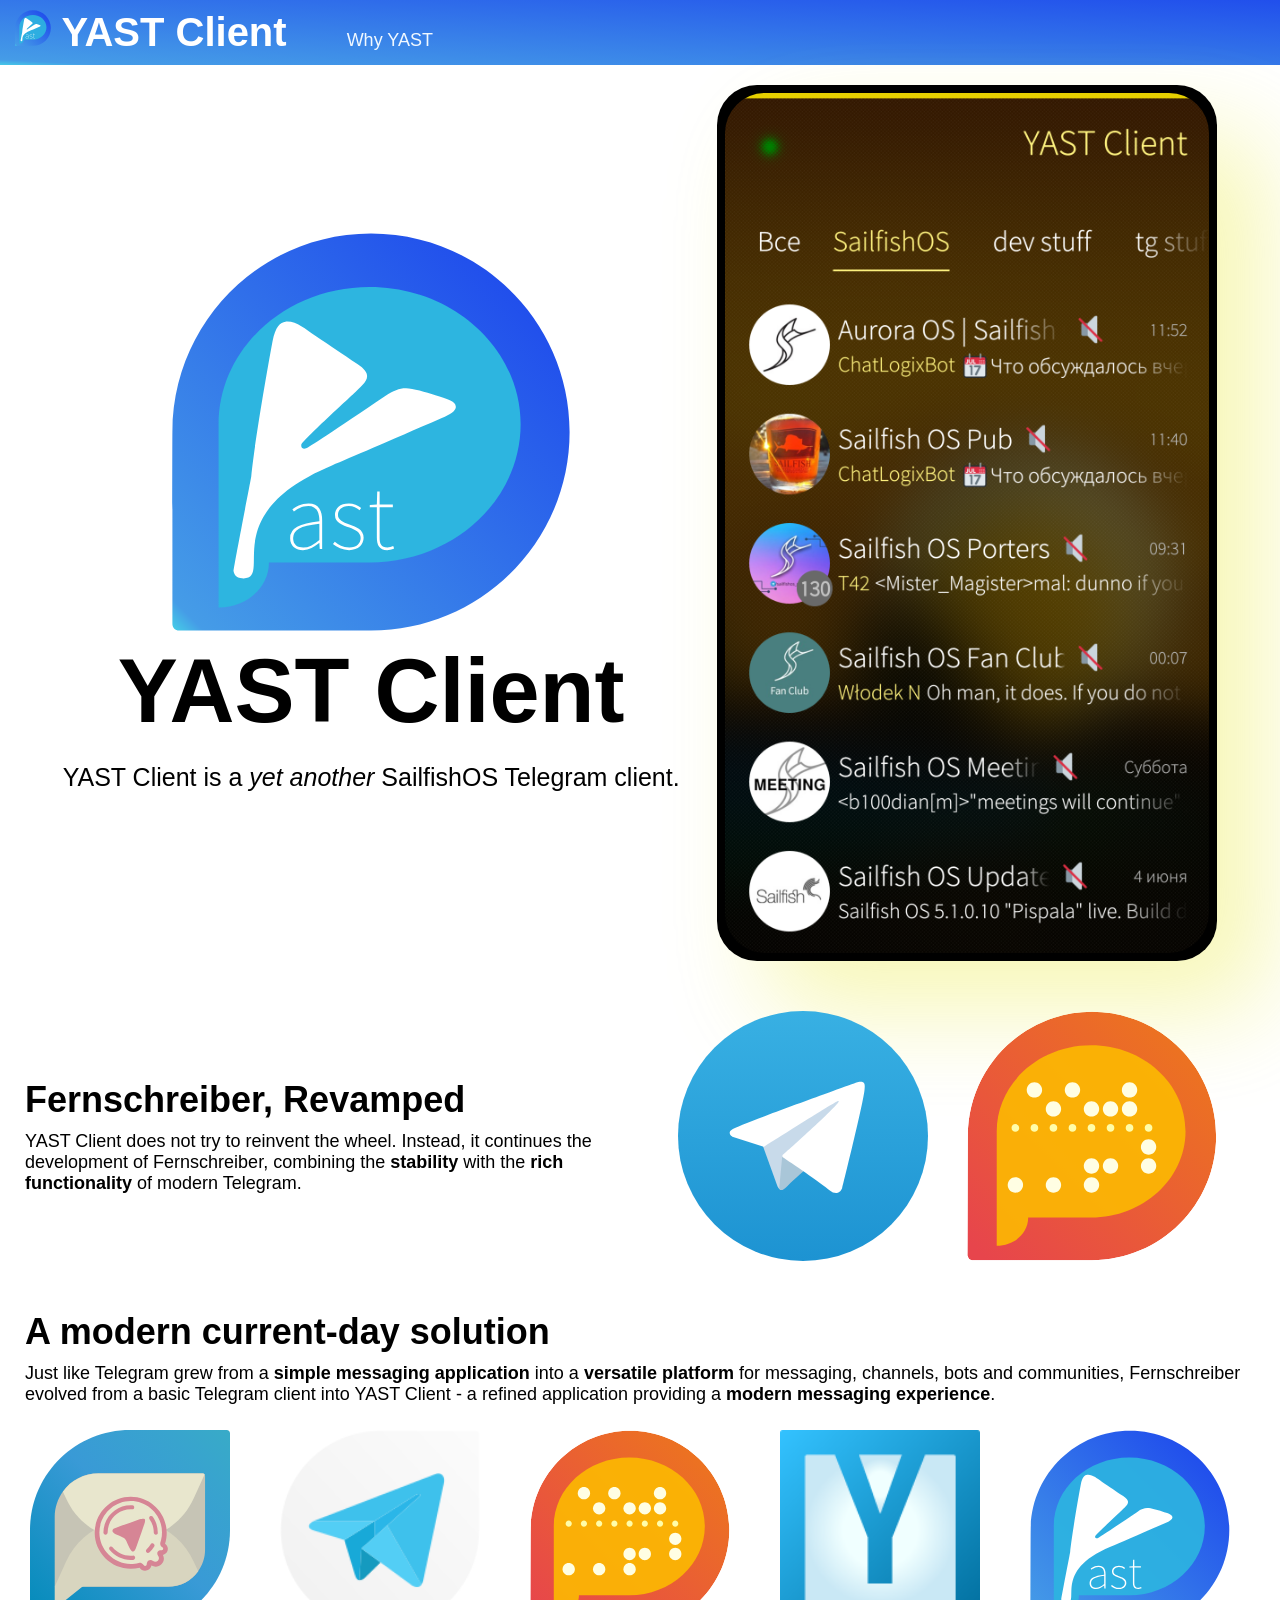
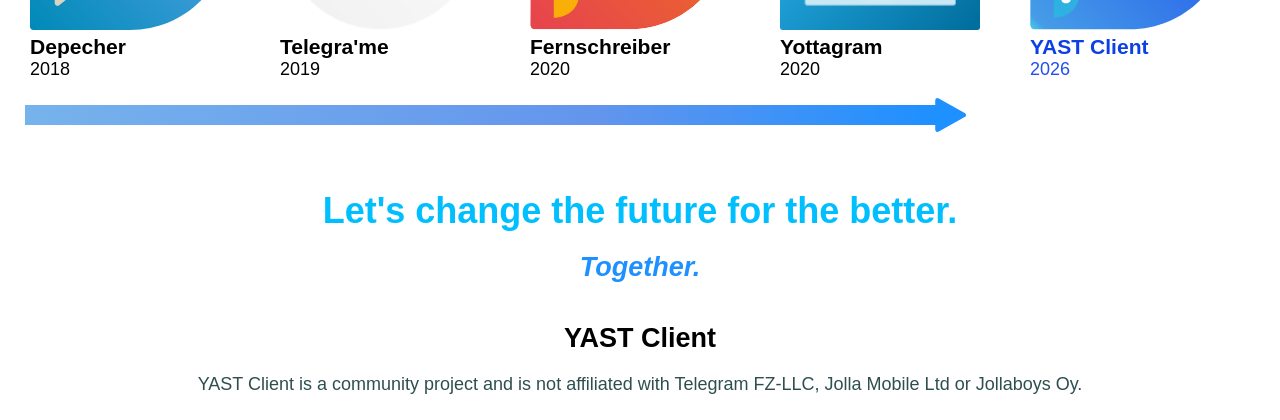
==== commit c9ae1a6e: "YAST-ify further" ====
--- a/index.html
+++ b/index.html
@@ -36,7 +36,7 @@
             <p>YAST Client is a <i>yet another</i> SailfishOS Telegram client.</p>
         </div>
         <div class="screenshot">
-            <img src="/images/screenshots/1.png" alt="Ferniegram screenshot">
+            <img src="/images/screenshots/1.png" alt="YAST screenshot">
         </div>
 
     </div>
@@ -104,14 +104,14 @@
             </div>
             <script>
                 const timeline = document.querySelector('#apps-timeline');
-                const ferniegram = timeline.querySelector('.item.highlighted');
-                /*ferniegram.scrollIntoView({
+                const yast = timeline.querySelector('.item.highlighted');
+                /*yast.scrollIntoView({
                     container: 'nearest', // not supported by firefox
                     inline: 'end'
                 });*/
 
                 timeline.scrollTo({
-                    left: ferniegram.offsetLeft - (timeline.clientWidth / 2) + (ferniegram.clientWidth / 2)
+                    left: yast.offsetLeft - (timeline.clientWidth / 2) + (yast.clientWidth / 2)
                 });
             </script>
         </div>
@@ -128,8 +128,8 @@
     </div>
 
     <footer>
-        <h2>Ferniegram</h2>
-        <p>Ferniegram is not affiliated with Telegram FZ-LLC, Jolla Mobile Ltd or Jollaboys Oy.</p>
+        <h2>YAST Client</h2>
+        <p>YAST Client is a community project and is not affiliated with Telegram FZ-LLC, Jolla Mobile Ltd or Jollaboys Oy.</p>
     </footer>
 </body>
 </html>
